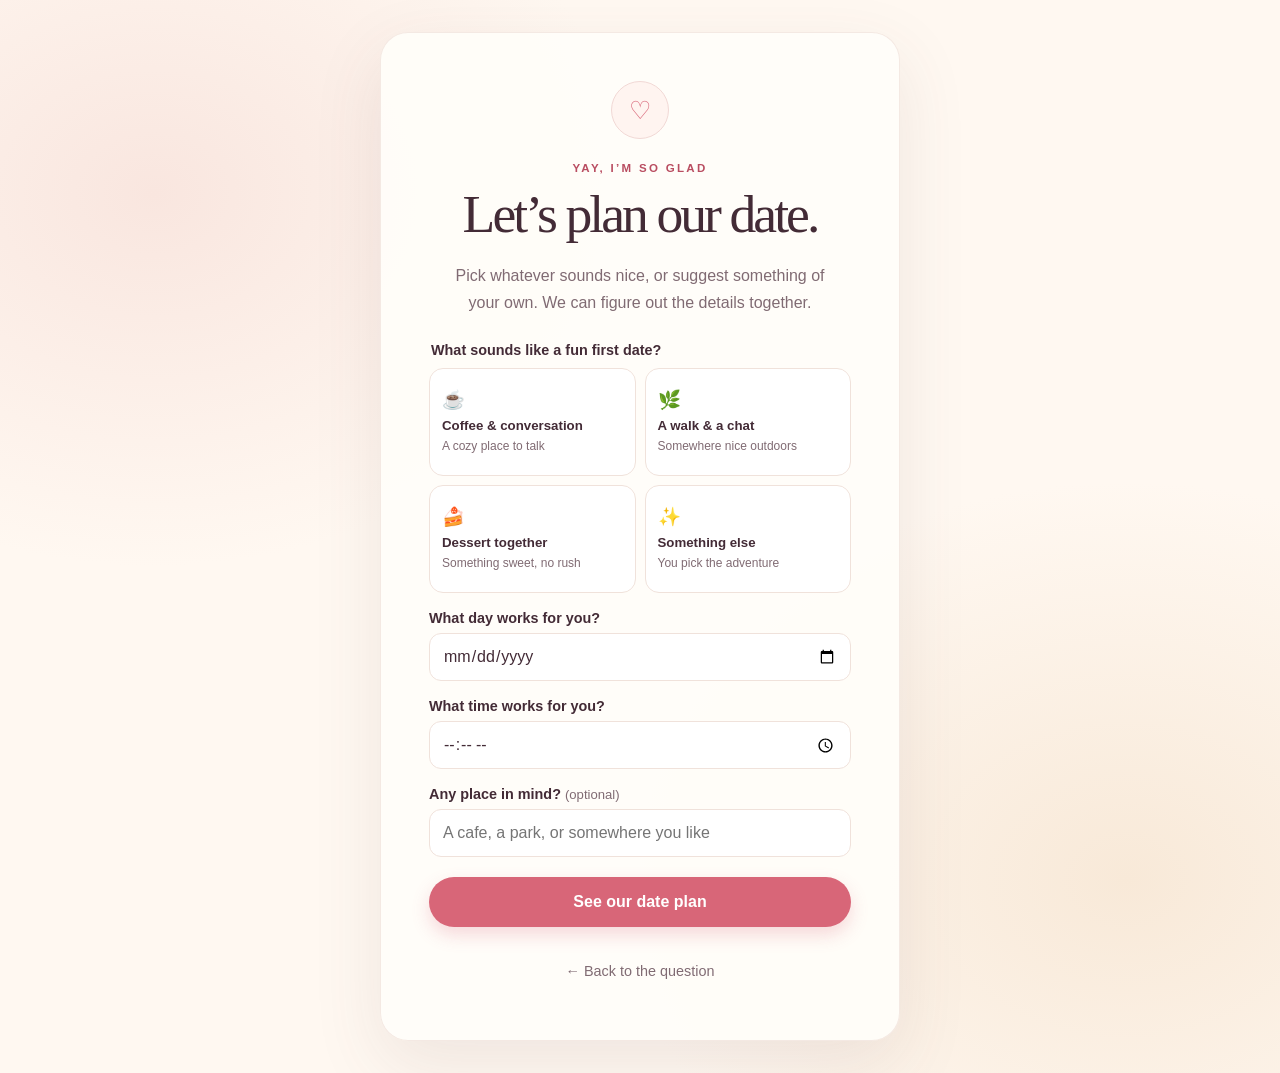
==== date.html @ a133224a "Add date invitation website" ====
<!DOCTYPE html>
<html lang="en">
  <head>
    <meta charset="UTF-8" />
    <meta name="viewport" content="width=device-width, initial-scale=1.0" />
    <meta name="theme-color" content="#fff8f1" />
    <meta name="description" content="Let's plan our date." />
    <title>Let's plan our date</title>
    <link rel="stylesheet" href="styles.css" />
  </head>
  <body>
    <main class="card">
      <div class="stamp" aria-hidden="true">♡</div>
      <p class="eyebrow">Yay, I’m so glad</p>
      <h1>Let’s plan our date.</h1>
      <p class="note">
        Pick whatever sounds nice, or suggest something of your own. We can
        figure out the details together.
      </p>

      <form class="plan-form" id="plan-form">
        <fieldset class="idea-field">
          <legend>What sounds like a fun first date?</legend>
          <div class="idea-options">
            <label class="idea-option">
              <input type="radio" name="idea" value="Coffee or tea and a good conversation" required />
              <span class="idea-card">
                <span class="idea-icon" aria-hidden="true">☕</span>
                <span class="idea-title">Coffee &amp; conversation</span>
                <span class="idea-description">A cozy place to talk</span>
              </span>
            </label>
            <label class="idea-option">
              <input type="radio" name="idea" value="A walk and a chat" />
              <span class="idea-card">
                <span class="idea-icon" aria-hidden="true">🌿</span>
                <span class="idea-title">A walk &amp; a chat</span>
                <span class="idea-description">Somewhere nice outdoors</span>
              </span>
            </label>
            <label class="idea-option">
              <input type="radio" name="idea" value="Dessert together" />
              <span class="idea-card">
                <span class="idea-icon" aria-hidden="true">🍰</span>
                <span class="idea-title">Dessert together</span>
                <span class="idea-description">Something sweet, no rush</span>
              </span>
            </label>
            <label class="idea-option">
              <input type="radio" name="idea" value="Something else" id="custom-idea-choice" />
              <span class="idea-card">
                <span class="idea-icon" aria-hidden="true">✨</span>
                <span class="idea-title">Something else</span>
                <span class="idea-description">You pick the adventure</span>
              </span>
            </label>
          </div>
        </fieldset>
        <div class="field" id="custom-idea-field" hidden>
          <label for="custom-idea">What would you like to do?</label>
          <input
            id="custom-idea"
            name="customIdea"
            type="text"
            placeholder="Your idea..."
            maxlength="120"
          />
        </div>
        <div class="field">
          <label for="date">What day works for you?</label>
          <input id="date" name="date" type="date" required />
        </div>
        <div class="field">
          <label for="time">What time works for you?</label>
          <input id="time" name="time" type="time" required />
        </div>
        <div class="field">
          <label for="place">Any place in mind? <span class="optional">(optional)</span></label>
          <input
            id="place"
            name="place"
            type="text"
            placeholder="A cafe, a park, or somewhere you like"
            maxlength="120"
          />
        </div>
        <button class="button" type="submit">See our date plan</button>
      </form>

      <p class="response" id="response" role="status" aria-live="polite"></p>
      <a class="button email-button" id="email-plan" href="#" hidden>
        Email me this plan
      </a>
      <a class="back-link" href="index.html">← Back to the question</a>
    </main>
    <script>
      const form = document.querySelector("#plan-form");
      const response = document.querySelector("#response");
      const customIdeaChoice = document.querySelector("#custom-idea-choice");
      const customIdeaField = document.querySelector("#custom-idea-field");
      const customIdeaInput = document.querySelector("#custom-idea");
      const emailPlan = document.querySelector("#email-plan");

      form.addEventListener("change", (event) => {
        if (event.target.name !== "idea") {
          return;
        }

        const isCustomIdea = customIdeaChoice.checked;
        customIdeaField.hidden = !isCustomIdea;
        customIdeaInput.required = isCustomIdea;
        if (isCustomIdea) {
          customIdeaInput.focus();
        }
      });

      form.addEventListener("submit", (event) => {
        event.preventDefault();
        if (!form.reportValidity()) {
          return;
        }

        const formData = new FormData(form);
        const dateValue = formData.get("date");
        const date = new Date(`${dateValue}T00:00:00`).toLocaleDateString(
          undefined,
          { dateStyle: "long" },
        );
        const idea = customIdeaChoice.checked
          ? formData.get("customIdea")
          : formData.get("idea");
        const place = formData.get("place");
        const location = place ? ` at ${place}` : "";
        const time = formData.get("time");
        response.textContent = `That sounds lovely! How about ${idea}${location} on ${date} at ${time}? Show me this idea and we can confirm the details together. ♡`;
        const subject = "A date idea";
        const body = [
          "Hi! I said yes to a date. Here's what I had in mind:",
          "",
          `Date idea: ${idea}`,
          `Day: ${date}`,
          `Time: ${time}`,
          `Place: ${place || "I'm open to suggestions"}`,
          "",
          "Let me know what you think! ♡",
        ].join("\n");
        emailPlan.href = `mailto:sadhana2004irl@gmail.com?subject=${encodeURIComponent(subject)}&body=${encodeURIComponent(body)}`;
        emailPlan.hidden = false;
      });
    </script>
  </body>
</html>
---- styles.css ----
:root {
  color-scheme: light;
  --ink: #432b36;
  --muted: #806b73;
  --rose: #d86678;
  --rose-dark: #b94d61;
  --line: #f0e2db;
}

* {
  box-sizing: border-box;
}

body {
  min-height: 100vh;
  margin: 0;
  display: grid;
  place-items: center;
  overflow-x: hidden;
  padding: 32px 20px;
  background:
    radial-gradient(ellipse at 12% 18%, #f9e6df 0, transparent 30%),
    radial-gradient(ellipse at 88% 82%, #f8e9d8 0, transparent 32%),
    #fff8f1;
  color: var(--ink);
  font-family: "Segoe UI", "Helvetica Neue", sans-serif;
}

button,
input {
  font: inherit;
}

.card {
  position: relative;
  width: min(100%, 520px);
  padding: 48px;
  overflow: hidden;
  border: 1px solid rgb(240 226 219 / 75%);
  border-radius: 28px;
  background: rgb(255 253 249 / 94%);
  box-shadow: 0 24px 70px rgb(102 65 72 / 10%);
  text-align: center;
  animation: arrive 700ms ease-out both;
}

.stamp {
  display: grid;
  width: 58px;
  height: 58px;
  margin: 0 auto 23px;
  place-items: center;
  border: 1px solid #f1d8d5;
  border-radius: 50%;
  background: #fff4f0;
  color: var(--rose);
  font-size: 25px;
}

.eyebrow {
  margin: 0 0 12px;
  color: var(--rose-dark);
  font-size: 0.72rem;
  font-weight: 700;
  letter-spacing: 0.2em;
  text-transform: uppercase;
}

h1 {
  margin: 0;
  font-family: Georgia, "Times New Roman", serif;
  font-size: clamp(2.4rem, 9vw, 3.35rem);
  font-weight: 400;
  letter-spacing: -0.055em;
  line-height: 1.08;
}

.note {
  max-width: 370px;
  margin: 18px auto 26px;
  color: var(--muted);
  font-size: 1rem;
  line-height: 1.7;
}

.plan-form {
  display: grid;
  gap: 17px;
  text-align: left;
}

.field {
  display: grid;
  gap: 7px;
}

.field[hidden] {
  display: none;
}

.field label {
  color: var(--ink);
  font-size: 0.9rem;
  font-weight: 600;
}

.optional {
  color: var(--muted);
  font-size: 0.82rem;
  font-weight: 400;
}

.field input {
  width: 100%;
  min-height: 48px;
  padding: 10px 13px;
  border: 1px solid var(--line);
  border-radius: 12px;
  background: #fff;
  color: var(--ink);
}

.idea-field {
  min-width: 0;
  margin: 0;
  padding: 0;
  border: 0;
}

.idea-field legend {
  margin-bottom: 10px;
  color: var(--ink);
  font-size: 0.9rem;
  font-weight: 600;
}

.idea-options {
  display: grid;
  grid-template-columns: repeat(2, minmax(0, 1fr));
  gap: 9px;
}

.idea-option {
  position: relative;
  cursor: pointer;
}

.idea-option input {
  position: absolute;
  width: 1px;
  height: 1px;
  opacity: 0;
}

.idea-card {
  display: grid;
  min-height: 108px;
  align-content: center;
  justify-items: start;
  gap: 3px;
  padding: 12px;
  border: 1px solid var(--line);
  border-radius: 14px;
  background: #fff;
  transition:
    border-color 160ms ease,
    background-color 160ms ease,
    box-shadow 160ms ease;
}

.idea-option input:checked + .idea-card {
  border-color: var(--rose);
  background: #fff5f2;
  box-shadow: inset 0 0 0 1px var(--rose);
}

.idea-option input:focus-visible + .idea-card {
  outline: 3px solid #d8667870;
  outline-offset: 3px;
}

.idea-icon {
  margin-bottom: 3px;
  font-size: 1.15rem;
}

.idea-title {
  color: var(--ink);
  font-size: 0.83rem;
  font-weight: 600;
  line-height: 1.35;
}

.idea-description {
  color: var(--muted);
  font-size: 0.75rem;
  line-height: 1.4;
}

.field input:focus-visible,
.button:focus-visible,
.back-link:focus-visible {
  outline: 3px solid #d8667870;
  outline-offset: 3px;
}

.button,
.back-link {
  display: grid;
  min-height: 50px;
  place-items: center;
  padding: 12px 20px;
  border: 1px solid transparent;
  border-radius: 999px;
  text-decoration: none;
  transition:
    transform 160ms ease,
    background-color 160ms ease,
    box-shadow 160ms ease;
}

.email-button {
  margin-top: 16px;
}

.email-button[hidden] {
  display: none;
}

.button {
  margin-top: 3px;
  background: var(--rose);
  box-shadow: 0 8px 18px rgb(216 102 120 / 24%);
  color: #fff;
  cursor: pointer;
  font-weight: 700;
}

.button:hover {
  transform: translateY(-2px);
  background: var(--rose-dark);
}

.back-link {
  width: fit-content;
  min-height: auto;
  margin: 23px auto 0;
  color: var(--muted);
  font-size: 0.9rem;
}

.back-link:hover {
  color: var(--rose-dark);
}

.response {
  margin: 18px 0 0;
  color: var(--rose-dark);
  font-size: 0.95rem;
  line-height: 1.65;
}

.response:empty {
  display: none;
}

@keyframes arrive {
  from {
    opacity: 0;
    transform: translateY(12px);
  }

  to {
    opacity: 1;
    transform: translateY(0);
  }
}

@media (max-width: 480px) {
  .card {
    padding: 40px 25px 34px;
    border-radius: 24px;
  }

  .idea-options {
    gap: 7px;
  }

  .idea-card {
    min-height: 103px;
    padding: 10px;
  }
}

@media (prefers-reduced-motion: reduce) {
  *,
  *::before,
  *::after {
    scroll-behavior: auto !important;
    animation-duration: 0.01ms !important;
    animation-iteration-count: 1 !important;
    transition-duration: 0.01ms !important;
  }
}
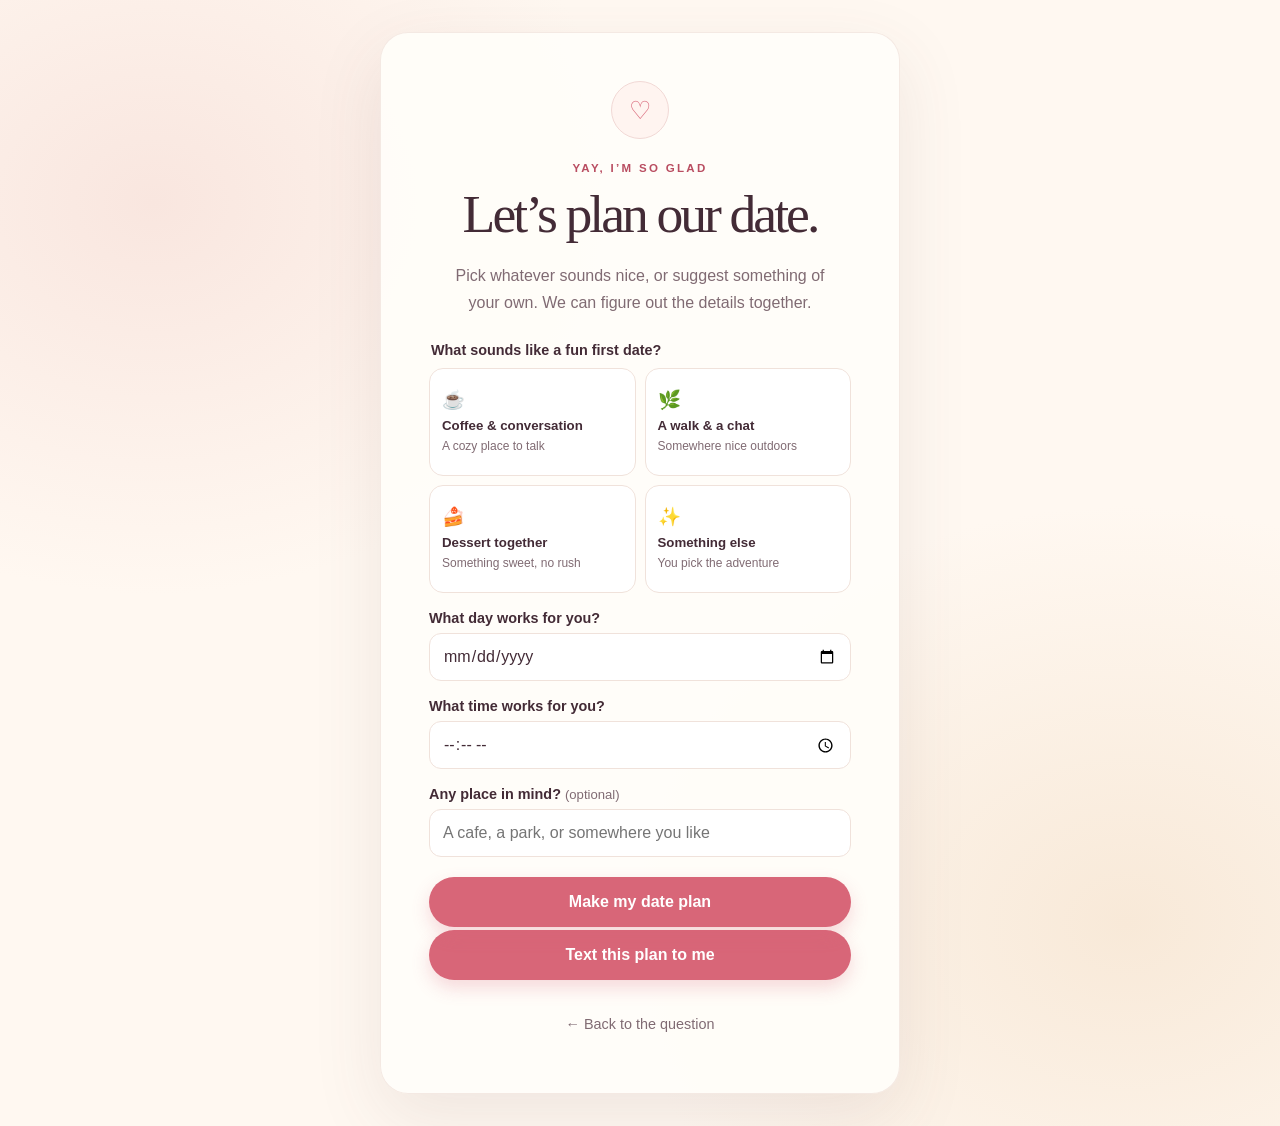
==== commit 3c6602f6: "Use SMS for date plan replies" ====
--- a/date.html
+++ b/date.html
@@ -84,13 +84,16 @@
             maxlength="120"
           />
         </div>
-        <button class="button" type="submit">See our date plan</button>
+        <button class="button" type="submit">Make my date plan</button>
       </form>
 
       <p class="response" id="response" role="status" aria-live="polite"></p>
-      <a class="button email-button" id="email-plan" href="#" hidden>
-        Email me this plan
+      <a class="button" id="text-plan" href="#" hidden>
+        Text this plan to me
       </a>
+      <p class="note text-note" id="text-note" hidden>
+        Your messaging app will open with the plan ready. Tap Send to share it.
+      </p>
       <a class="back-link" href="index.html">← Back to the question</a>
     </main>
     <script>
@@ -99,7 +102,8 @@
       const customIdeaChoice = document.querySelector("#custom-idea-choice");
       const customIdeaField = document.querySelector("#custom-idea-field");
       const customIdeaInput = document.querySelector("#custom-idea");
-      const emailPlan = document.querySelector("#email-plan");
+      const textPlan = document.querySelector("#text-plan");
+      const textNote = document.querySelector("#text-note");
 
       form.addEventListener("change", (event) => {
         if (event.target.name !== "idea") {
@@ -130,22 +134,21 @@
           ? formData.get("customIdea")
           : formData.get("idea");
         const place = formData.get("place");
-        const location = place ? ` at ${place}` : "";
         const time = formData.get("time");
-        response.textContent = `That sounds lovely! How about ${idea}${location} on ${date} at ${time}? Show me this idea and we can confirm the details together. ♡`;
-        const subject = "A date idea";
-        const body = [
-          "Hi! I said yes to a date. Here's what I had in mind:",
-          "",
+        const message = [
+          "Hi! I’d love to go on a date with you. Here’s my idea:",
           `Date idea: ${idea}`,
           `Day: ${date}`,
           `Time: ${time}`,
           `Place: ${place || "I'm open to suggestions"}`,
-          "",
           "Let me know what you think! ♡",
         ].join("\n");
-        emailPlan.href = `mailto:sadhana2004irl@gmail.com?subject=${encodeURIComponent(subject)}&body=${encodeURIComponent(body)}`;
-        emailPlan.hidden = false;
+
+        textPlan.href = `sms:0851706921?body=${encodeURIComponent(message)}`;
+        textPlan.hidden = false;
+        textNote.hidden = false;
+        response.textContent =
+          "That sounds lovely! Your date plan is ready to text. ♡";
       });
     </script>
   </body>
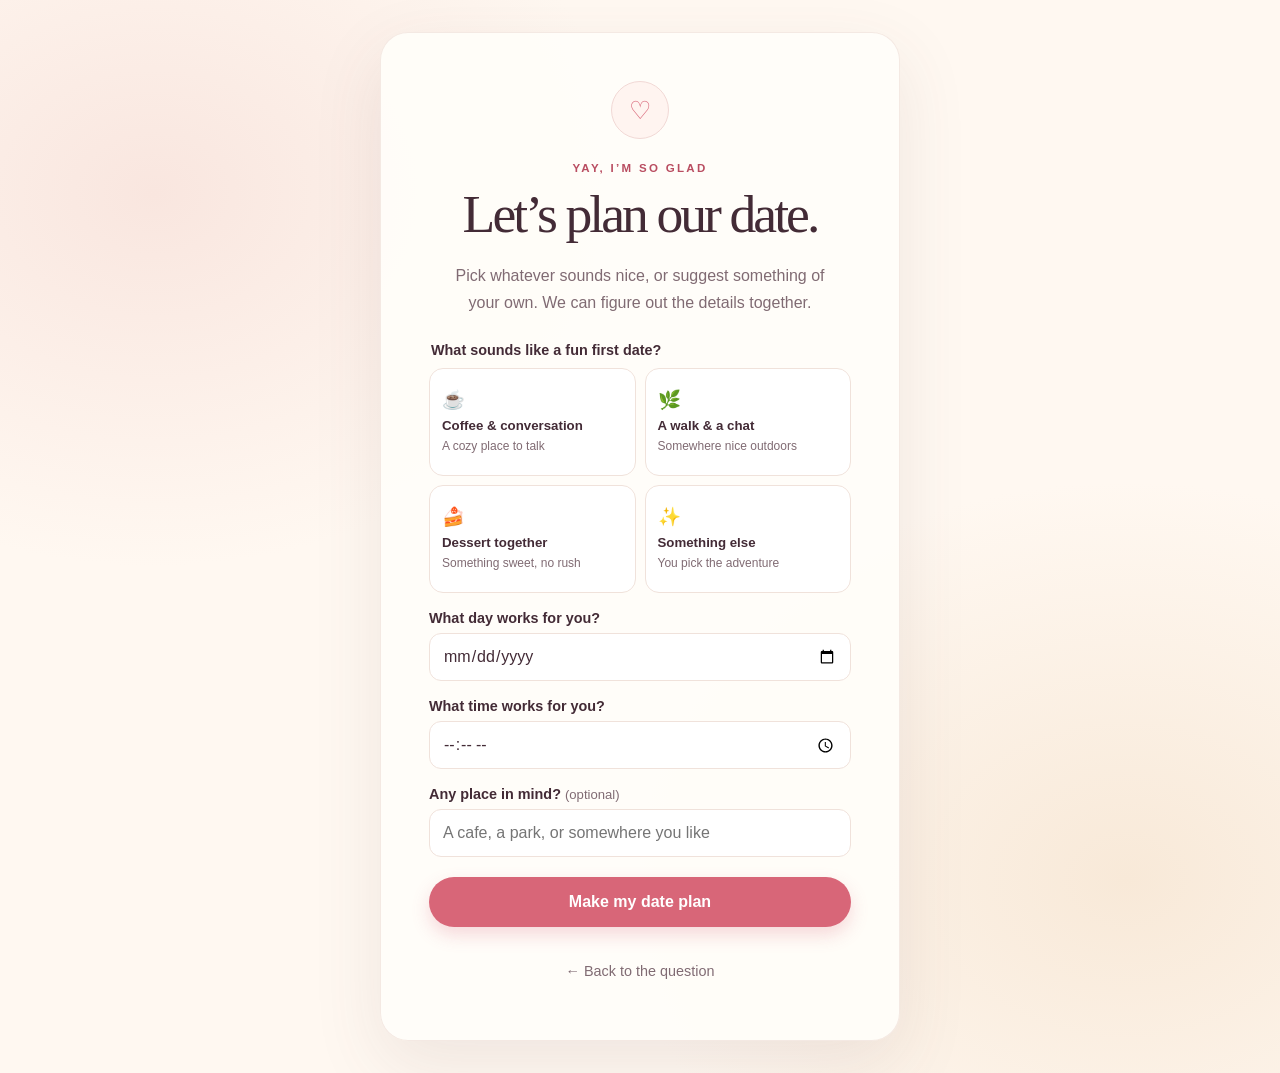
==== commit 761edeef: "Use international number for SMS link" ====
--- a/date.html
+++ b/date.html
@@ -144,7 +144,7 @@
           "Let me know what you think! ♡",
         ].join("\n");
 
-        textPlan.href = `sms:0851706921?body=${encodeURIComponent(message)}`;
+        textPlan.href = `sms:+353851706921?body=${encodeURIComponent(message)}`;
         textPlan.hidden = false;
         textNote.hidden = false;
         response.textContent =
--- a/styles.css
+++ b/styles.css
@@ -219,14 +219,6 @@
     box-shadow 160ms ease;
 }
 
-.email-button {
-  margin-top: 16px;
-}
-
-.email-button[hidden] {
-  display: none;
-}
-
 .button {
   margin-top: 3px;
   background: var(--rose);
@@ -236,6 +228,16 @@
   font-weight: 700;
 }
 
+.button[hidden] {
+  display: none;
+}
+
+.button:disabled {
+  cursor: wait;
+  opacity: 0.7;
+  transform: none;
+}
+
 .button:hover {
   transform: translateY(-2px);
   background: var(--rose-dark);
@@ -258,6 +260,10 @@
   color: var(--rose-dark);
   font-size: 0.95rem;
   line-height: 1.65;
+}
+
+.response.error {
+  color: #a23838;
 }
 
 .response:empty {
